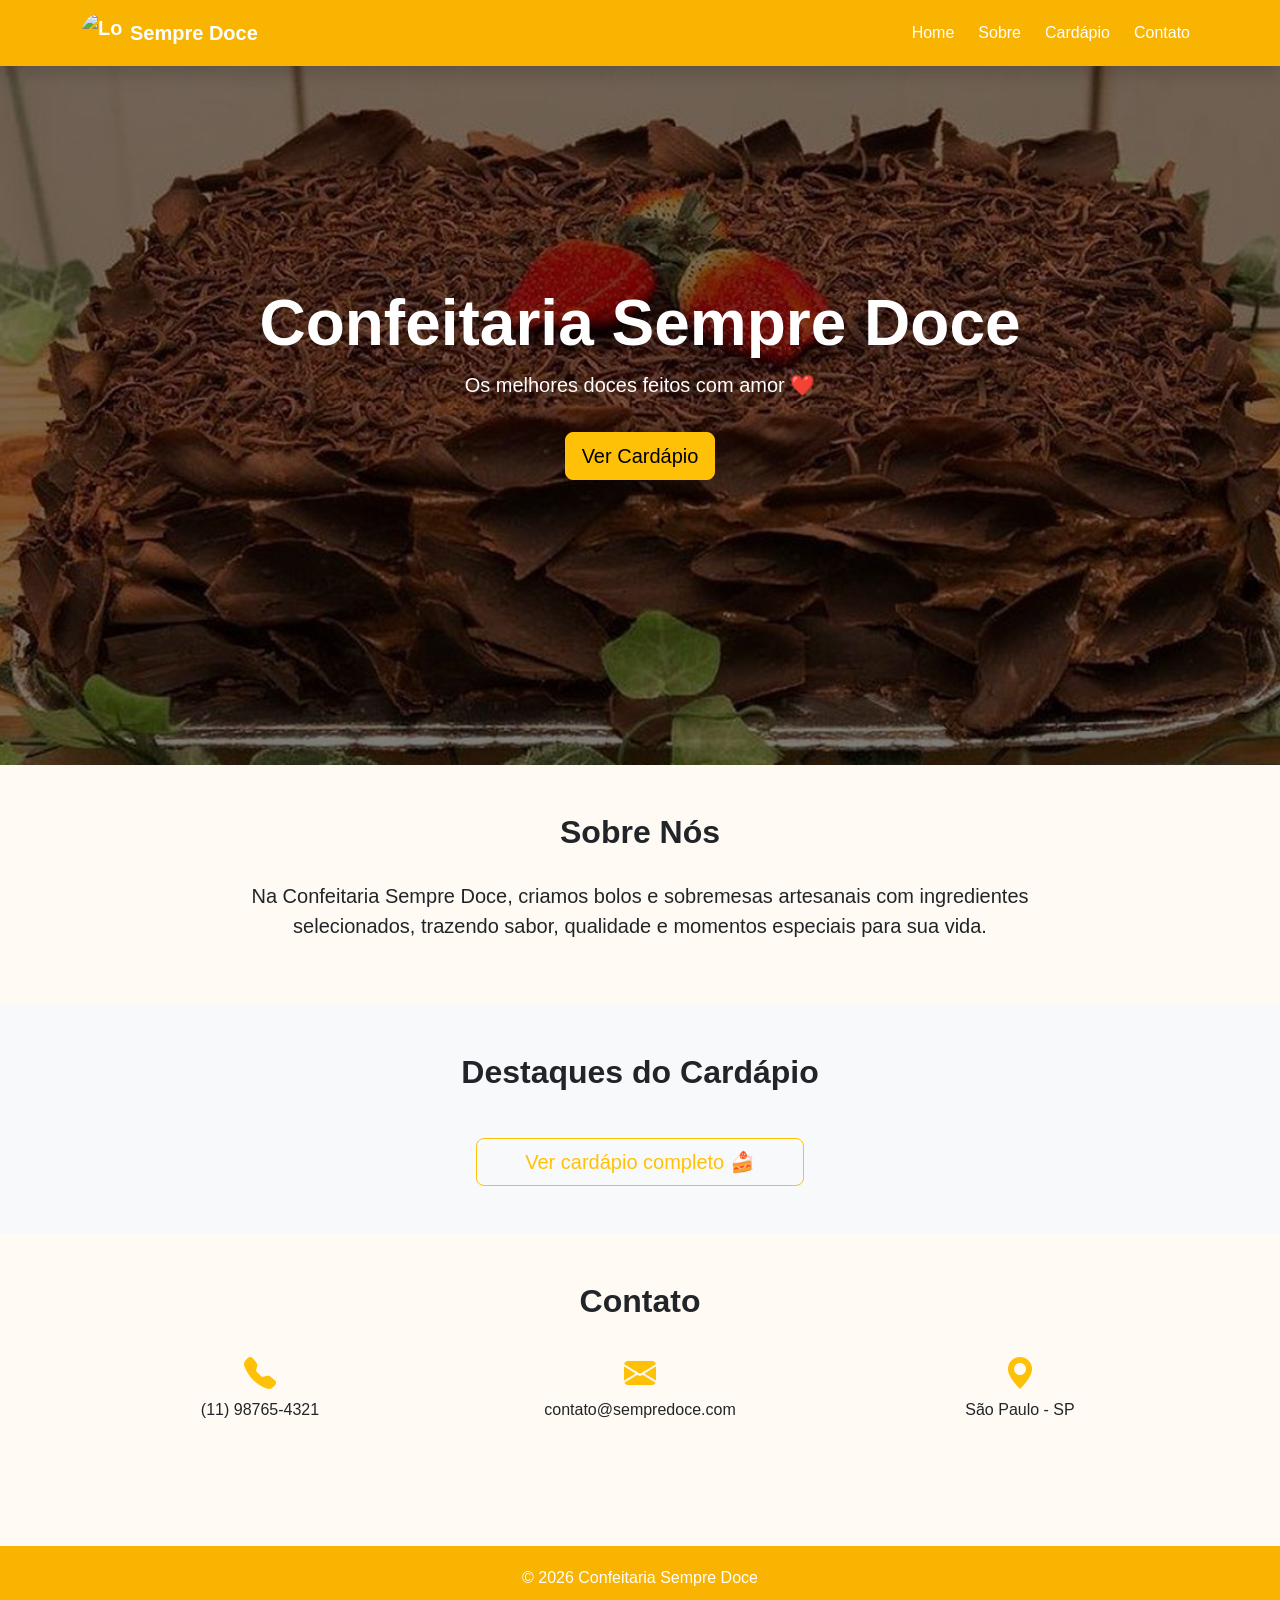
==== front-end/index.html @ 33f2f199 "Criando Confeitaria + Api" ====
<!DOCTYPE html>
<html lang="pt-br">
<head>
  <meta charset="UTF-8">
  <meta name="viewport" content="width=device-width, initial-scale=1.0">
  <title>Confeitaria Sempre Doce</title>
  <link rel="icon" href="img/logo.png">
  <!-- Bootstrap -->
  <link href="https://cdn.jsdelivr.net/npm/bootstrap@5.3.3/dist/css/bootstrap.min.css" rel="stylesheet">
  <!-- Bootstrap Icons -->
  <link href="https://cdn.jsdelivr.net/npm/bootstrap-icons@1.11.3/font/bootstrap-icons.css" rel="stylesheet">
  <link rel="stylesheet" href="style.css">
</head>
<body>

  <!-- NAVBAR FIXA -->
  <nav class="navbar navbar-expand-lg navbar-dark fixed-top shadow">
    <div class="container">

      <!-- LOGO -->
      <a class="navbar-brand fw-bold d-flex align-items-center gap-2" href="#">
        <img src="img/logo.png" alt="Logo Sempre Doce" width="40" height="40" class="rounded-circle">
        Sempre Doce
      </a>

      <button class="navbar-toggler" data-bs-toggle="collapse" data-bs-target="#menu">
        <span class="navbar-toggler-icon"></span>
      </button>

      <div class="collapse navbar-collapse" id="menu">
        <ul class="navbar-nav ms-auto gap-2">
          <li class="nav-item"><a class="nav-link text-white" href="#">Home</a></li>
          <li class="nav-item"><a class="nav-link text-white" href="#sobre">Sobre</a></li>
          <li class="nav-item"><a class="nav-link text-white" href="cardapio.html">Cardápio</a></li>
          <li class="nav-item"><a class="nav-link text-white" href="#contato">Contato</a></li>
        </ul>
      </div>

    </div>
  </nav>

  <!-- HERO -->
  <section class="hero">
    <div class="container text-center">
      <h1 class="display-3 fw-bold">Confeitaria Sempre Doce</h1>
      <p class="lead">Os melhores doces feitos com amor ❤️</p>
      <a href="cardapio.html" class="btn btn-warning btn-lg mt-3">
        Ver Cardápio
      </a>
    </div>
  </section>

  <!-- SOBRE -->
  <section id="sobre" class="py-5">
    <div class="container text-center">
      <h2 class="section-title">Sobre Nós</h2>

      <p class="lead mx-auto" style="max-width: 800px;">
        Na Confeitaria Sempre Doce, criamos bolos e sobremesas artesanais com ingredientes selecionados,
        trazendo sabor, qualidade e momentos especiais para sua vida.
      </p>
    </div>
  </section>

  <!-- CARDÁPIO (DESTAQUES) -->
  <section id="cardapio" class="py-5 bg-light">
    <div class="container">
      <h2 class="text-center section-title">Destaques do Cardápio</h2>

      <div class="row" id="lista-cardapio"></div>

      <div class="col-12 text-center mt-3">
        <a href="cardapio.html" class="btn btn-outline-warning btn-lg px-5">
          Ver cardápio completo 🍰
        </a>
      </div>
    </div>
  </section>

  <!-- CONTATO -->
  <section id="contato" class="py-5">
    <div class="container text-center">
      <h2 class="section-title">Contato</h2>

      <div class="row mt-4">
        <div class="col-md-4">
          <i class="bi bi-telephone-fill fs-2 text-warning"></i>
          <p>(11) 98765-4321</p>
        </div>

        <div class="col-md-4">
          <i class="bi bi-envelope-fill fs-2 text-warning"></i>
          <p>contato@sempredoce.com</p>
        </div>

        <div class="col-md-4">
          <i class="bi bi-geo-alt-fill fs-2 text-warning"></i>
          <p>São Paulo - SP</p>
        </div>
      </div>
    </div>
  </section>

  <!-- FOOTER -->
  <footer class="text-center">
    <p class="mb-0">&copy; 2026 Confeitaria Sempre Doce</p>
  </footer>

  <!-- BOOTSTRAP -->
  <script src="https://cdn.jsdelivr.net/npm/bootstrap@5.3.3/dist/js/bootstrap.bundle.min.js"></script>

  <script src="js/script.js"></script>
</body>
</html>
---- front-end/style.css ----
body {
  background: #fffaf3;
  font-family: Arial, sans-serif;
}

/* NAVBAR */
.navbar {
  background: #f8b400;
}

/* HERO (HOME) */
.hero {
  height: 85vh;
  background: linear-gradient(rgba(0, 0, 0, 0.5), rgba(0, 0, 0, 0.5)),
    url('img/bolo.png') center/cover no-repeat;
  color: white;
  display: flex;
  align-items: center;
}

/* HEADER (CARDÁPIO) */
.header {
  background: linear-gradient(rgba(0, 0, 0, 0.4), rgba(0, 0, 0, 0.4)),
    url('img/bolo.png') center/cover no-repeat;
  height: 250px;
  color: white;
  display: flex;
  align-items: center;
  justify-content: center;
  text-align: center;
}

/* CARD (GLOBAL) */
.card {
  border: none;
  border-radius: 18px;
  overflow: hidden;
  transition: 0.3s;
  box-shadow: 0 8px 20px rgba(0, 0, 0, 0.08);
}

.card:hover {
  transform: translateY(-5px);
}

.card img {
  height: 220px;
  object-fit: cover;
}

/* TITULOS */
.section-title {
  font-weight: 700;
  margin-bottom: 30px;
  text-align: center;
}

/* FOOTER */
footer {
  background: #f8b400;
  color: white;
  text-align: center;
  padding: 20px;
  margin-top: 60px;
}

/* BOTÃO PEDIR */
.btn-pedir {
  background: #f8b400;
  color: white;
  border: none;
}

.btn-pedir:hover {
  background: #e6a800;
  color: white;
}
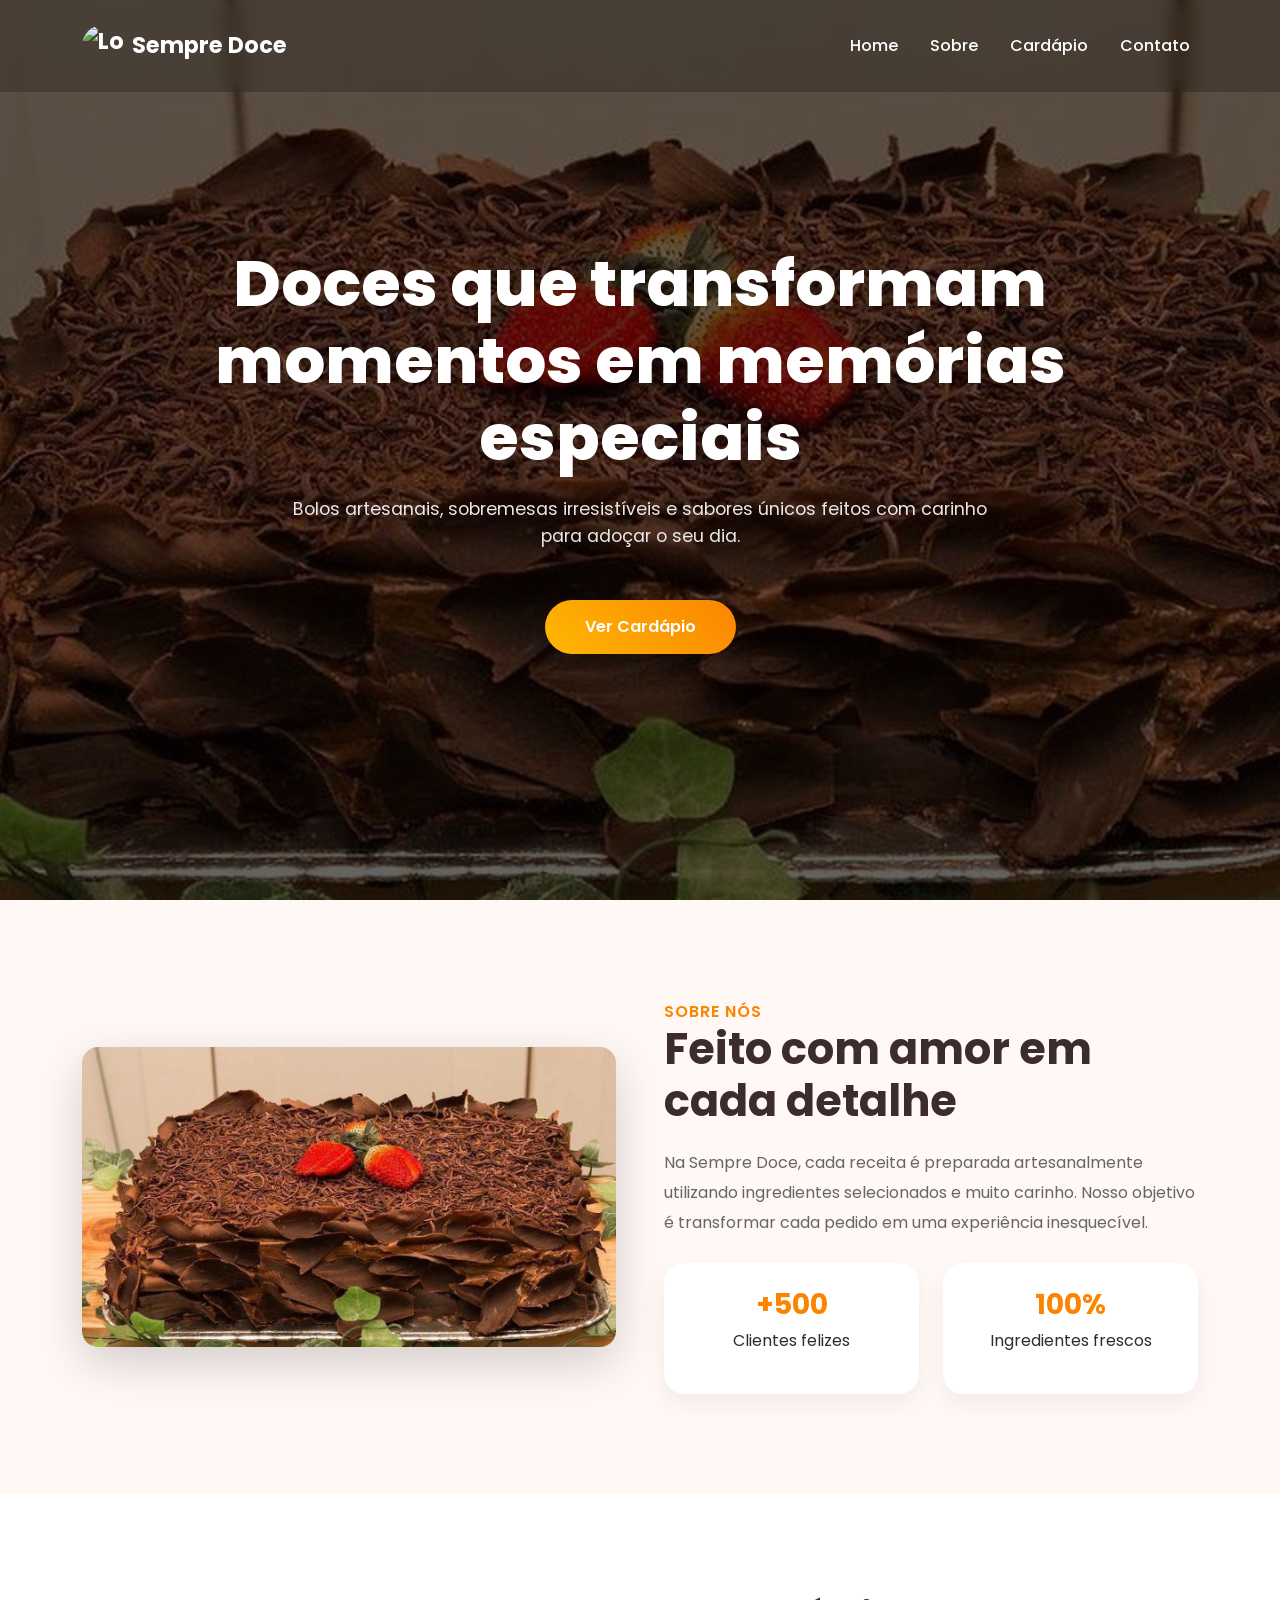
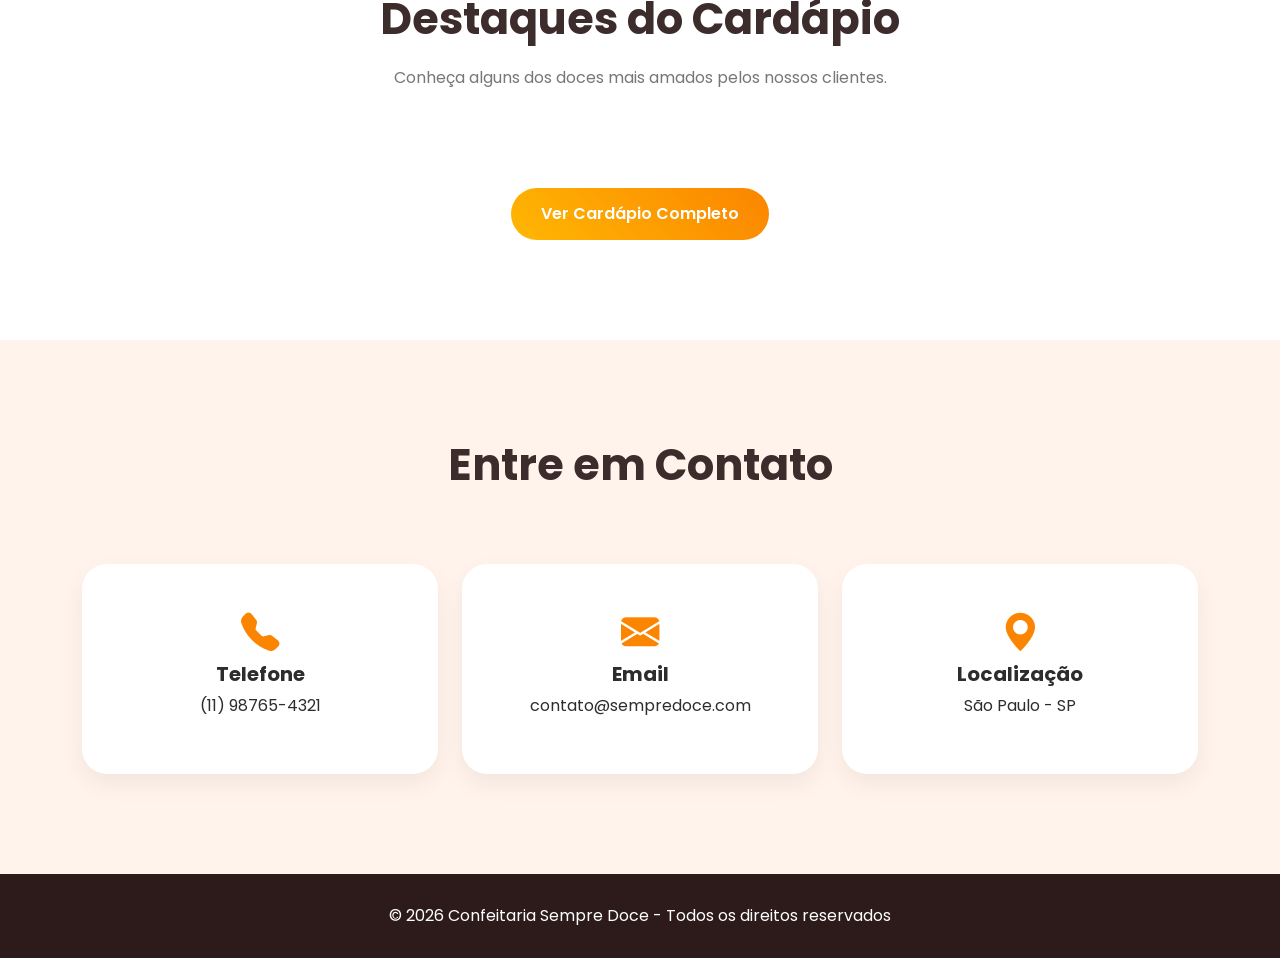
==== commit c8678ca1: "Melhorias" ====
--- a/front-end/index.html
+++ b/front-end/index.html
@@ -4,111 +4,157 @@
   <meta charset="UTF-8">
   <meta name="viewport" content="width=device-width, initial-scale=1.0">
   <title>Confeitaria Sempre Doce</title>
-  <link rel="icon" href="img/logo.png">
-  <!-- Bootstrap -->
+  <link rel="preconnect" href="https://fonts.googleapis.com">
+  <link href="https://fonts.googleapis.com/css2?family=Poppins:wght@300;400;500;600;700;800&display=swap"rel="stylesheet">
   <link href="https://cdn.jsdelivr.net/npm/bootstrap@5.3.3/dist/css/bootstrap.min.css" rel="stylesheet">
-  <!-- Bootstrap Icons -->
   <link href="https://cdn.jsdelivr.net/npm/bootstrap-icons@1.11.3/font/bootstrap-icons.css" rel="stylesheet">
   <link rel="stylesheet" href="style.css">
 </head>
 <body>
-
-  <!-- NAVBAR FIXA -->
-  <nav class="navbar navbar-expand-lg navbar-dark fixed-top shadow">
+  <!-- NAVBAR -->
+  <nav class="navbar navbar-expand-lg fixed-top">
     <div class="container">
-
-      <!-- LOGO -->
-      <a class="navbar-brand fw-bold d-flex align-items-center gap-2" href="#">
-        <img src="img/logo.png" alt="Logo Sempre Doce" width="40" height="40" class="rounded-circle">
-        Sempre Doce
+      <a class="navbar-brand d-flex align-items-center gap-2" href="#">
+        <img src="img/logo.png" alt="Logo" width="42" height="42" class="rounded-circle">
+        <span>Sempre Doce</span>
       </a>
-
       <button class="navbar-toggler" data-bs-toggle="collapse" data-bs-target="#menu">
         <span class="navbar-toggler-icon"></span>
       </button>
-
       <div class="collapse navbar-collapse" id="menu">
-        <ul class="navbar-nav ms-auto gap-2">
-          <li class="nav-item"><a class="nav-link text-white" href="#">Home</a></li>
-          <li class="nav-item"><a class="nav-link text-white" href="#sobre">Sobre</a></li>
-          <li class="nav-item"><a class="nav-link text-white" href="cardapio.html">Cardápio</a></li>
-          <li class="nav-item"><a class="nav-link text-white" href="#contato">Contato</a></li>
+        <ul class="navbar-nav ms-auto gap-3">
+          <li class="nav-item">
+            <a class="nav-link" href="#">Home</a>
+          </li>
+          <li class="nav-item">
+            <a class="nav-link" href="#sobre">Sobre</a>
+          </li>
+          <li class="nav-item">
+            <a class="nav-link" href="cardapio.html">Cardápio</a>
+          </li>
+          <li class="nav-item">
+            <a class="nav-link" href="#contato">Contato</a>
+          </li>
         </ul>
       </div>
-
     </div>
   </nav>
 
   <!-- HERO -->
   <section class="hero">
     <div class="container text-center">
-      <h1 class="display-3 fw-bold">Confeitaria Sempre Doce</h1>
-      <p class="lead">Os melhores doces feitos com amor ❤️</p>
-      <a href="cardapio.html" class="btn btn-warning btn-lg mt-3">
+      <h1>
+        Doces que transformam momentos em memórias especiais
+      </h1>
+      <p>
+        Bolos artesanais, sobremesas irresistíveis e sabores únicos
+        feitos com carinho para adoçar o seu dia.
+      </p>
+      <a href="cardapio.html" class="btn btn-hero">
         Ver Cardápio
       </a>
     </div>
   </section>
 
   <!-- SOBRE -->
-  <section id="sobre" class="py-5">
-    <div class="container text-center">
-      <h2 class="section-title">Sobre Nós</h2>
-
-      <p class="lead mx-auto" style="max-width: 800px;">
-        Na Confeitaria Sempre Doce, criamos bolos e sobremesas artesanais com ingredientes selecionados,
-        trazendo sabor, qualidade e momentos especiais para sua vida.
-      </p>
+  <section id="sobre">
+    <div class="container">
+      <div class="row align-items-center g-5">
+        <div class="col-lg-6">
+          <img src="img/bolo.png" class="img-fluid rounded-4 shadow-lg" alt="">
+        </div>
+        <div class="col-lg-6">
+          <span class="mini-title">
+            SOBRE NÓS
+          </span>
+          <h2 class="section-title text-start">
+            Feito com amor em cada detalhe
+          </h2>
+          <p class="sobre-texto">
+            Na Sempre Doce, cada receita é preparada artesanalmente
+            utilizando ingredientes selecionados e muito carinho.
+            Nosso objetivo é transformar cada pedido em uma experiência
+            inesquecível.
+          </p>
+          <div class="row mt-4">
+            <div class="col-6">
+              <div class="info-box">
+                <h3>+500</h3>
+                <p>Clientes felizes</p>
+              </div>
+            </div>
+            <div class="col-6">
+              <div class="info-box">
+                <h3>100%</h3>
+                <p>Ingredientes frescos</p>
+              </div>
+            </div>
+          </div>
+        </div>
+      </div>
     </div>
   </section>
 
-  <!-- CARDÁPIO (DESTAQUES) -->
-  <section id="cardapio" class="py-5 bg-light">
+  <!-- DESTAQUES -->
+  <section id="cardapio" class="destaques">
     <div class="container">
-      <h2 class="text-center section-title">Destaques do Cardápio</h2>
-
+      <h2 class="section-title text-center">
+        Destaques do Cardápio
+      </h2>
+      <p class="section-subtitle text-center">
+        Conheça alguns dos doces mais amados pelos nossos clientes.
+      </p>
       <div class="row" id="lista-cardapio"></div>
-
-      <div class="col-12 text-center mt-3">
-        <a href="cardapio.html" class="btn btn-outline-warning btn-lg px-5">
-          Ver cardápio completo 🍰
+      <div class="text-center mt-5">
+        <a href="cardapio.html" class="btn btn-outline-custom">
+          Ver Cardápio Completo
         </a>
       </div>
     </div>
   </section>
 
   <!-- CONTATO -->
-  <section id="contato" class="py-5">
-    <div class="container text-center">
-      <h2 class="section-title">Contato</h2>
-
-      <div class="row mt-4">
+  <section id="contato">
+    <div class="container">
+      <h2 class="section-title text-center">
+        Entre em Contato
+      </h2>
+      <div class="row mt-5 g-4">
         <div class="col-md-4">
-          <i class="bi bi-telephone-fill fs-2 text-warning"></i>
-          <p>(11) 98765-4321</p>
+          <div class="contact-card text-center">
+            <i class="bi bi-telephone-fill"></i>
+            <h5>Telefone</h5>
+            <p>(11) 98765-4321</p>
+          </div>
         </div>
-
         <div class="col-md-4">
-          <i class="bi bi-envelope-fill fs-2 text-warning"></i>
-          <p>contato@sempredoce.com</p>
+          <div class="contact-card text-center">
+            <i class="bi bi-envelope-fill"></i>
+            <h5>Email</h5>
+            <p>contato@sempredoce.com</p>
+          </div>
         </div>
-
         <div class="col-md-4">
-          <i class="bi bi-geo-alt-fill fs-2 text-warning"></i>
-          <p>São Paulo - SP</p>
+          <div class="contact-card text-center">
+            <i class="bi bi-geo-alt-fill"></i>
+            <h5>Localização</h5>
+            <p>São Paulo - SP</p>
+          </div>
         </div>
       </div>
     </div>
   </section>
 
   <!-- FOOTER -->
-  <footer class="text-center">
-    <p class="mb-0">&copy; 2026 Confeitaria Sempre Doce</p>
+  <footer>
+    <div class="container text-center">
+      <p class="mb-0">
+        © 2026 Confeitaria Sempre Doce - Todos os direitos reservados
+      </p>
+    </div>
   </footer>
 
-  <!-- BOOTSTRAP -->
   <script src="https://cdn.jsdelivr.net/npm/bootstrap@5.3.3/dist/js/bootstrap.bundle.min.js"></script>
-
   <script src="js/script.js"></script>
 </body>
 </html>
--- a/front-end/style.css
+++ b/front-end/style.css
@@ -1,77 +1,280 @@
+* {
+  margin: 0;
+  padding: 0;
+  box-sizing: border-box;
+}
+
+html {
+  scroll-behavior: smooth;
+}
+
 body {
-  background: #fffaf3;
-  font-family: Arial, sans-serif;
+  background: #fff8f5;
+  font-family: "Poppins", sans-serif;
+  color: #2d2d2d;
 }
 
 /* NAVBAR */
 .navbar {
-  background: #f8b400;
-}
-
-/* HERO (HOME) */
+  padding: 20px 0;
+  background: rgba(0, 0, 0, 0.2);
+  backdrop-filter: blur(10px);
+  transition: 0.3s;
+}
+
+.navbar-brand {
+  color: white !important;
+  font-weight: 700;
+  font-size: 1.4rem;
+}
+
+.nav-link {
+  color: white !important;
+  font-weight: 500;
+  position: relative;
+}
+
+.nav-link::after {
+  content: "";
+  width: 0%;
+  height: 2px;
+  background: #ffb703;
+  position: absolute;
+  left: 0;
+  bottom: -4px;
+  transition: 0.3s;
+}
+
+.nav-link:hover::after {
+  width: 100%;
+}
+
+/* HERO */
 .hero {
-  height: 85vh;
-  background: linear-gradient(rgba(0, 0, 0, 0.5), rgba(0, 0, 0, 0.5)),
-    url('img/bolo.png') center/cover no-repeat;
-  color: white;
+  min-height: 100vh;
+  background:
+    linear-gradient(rgba(0, 0, 0, 0.6), rgba(0, 0, 0, 0.6)),
+    url("img/bolo.png") center/cover no-repeat;
   display: flex;
   align-items: center;
-}
-
-/* HEADER (CARDÁPIO) */
+  text-align: center;
+  color: white;
+  padding: 120px 20px;
+}
+
+.badge-hero {
+  display: inline-block;
+  background: rgba(255, 255, 255, 0.2);
+  padding: 10px 20px;
+  border-radius: 50px;
+  margin-bottom: 25px;
+  backdrop-filter: blur(10px);
+}
+
+.hero h1 {
+  font-size: 4rem;
+  font-weight: 800;
+  max-width: 900px;
+  margin: auto;
+}
+
+.hero p {
+  margin-top: 20px;
+  font-size: 1.1rem;
+  max-width: 700px;
+  margin-inline: auto;
+  opacity: 0.9;
+}
+
+.btn-hero {
+  margin-top: 35px;
+  padding: 15px 40px;
+  border-radius: 50px;
+  border: none;
+  background: linear-gradient(45deg, #ffb703, #fb8500);
+  color: white;
+  font-weight: 600;
+  transition: 0.3s;
+}
+
+.btn-hero:hover {
+  transform: translateY(-4px);
+  color: white;
+}
+
+/* HEADER */
 .header {
-  background: linear-gradient(rgba(0, 0, 0, 0.4), rgba(0, 0, 0, 0.4)),
-    url('img/bolo.png') center/cover no-repeat;
-  height: 250px;
-  color: white;
+  height: 55vh;
+
+  background:
+    linear-gradient(rgba(0, 0, 0, 0.6), rgba(0, 0, 0, 0.6)),
+    url("img/bolo.png") center/cover no-repeat;
   display: flex;
   align-items: center;
   justify-content: center;
   text-align: center;
-}
-
-/* CARD (GLOBAL) */
+  color: white;
+}
+
+.header h1 {
+  font-size: 4rem;
+  font-weight: 800;
+}
+
+/* SECTIONS */
+section {
+  padding: 100px 0;
+}
+
+.section-title {
+  font-size: 2.7rem;
+  font-weight: 700;
+  margin-bottom: 20px;
+  color: #3d2c2c;
+}
+
+.section-subtitle {
+  color: #777;
+  margin-bottom: 50px;
+}
+
+.mini-title {
+  color: #fb8500;
+  font-weight: 600;
+  letter-spacing: 1px;
+}
+
+.sobre-texto {
+  color: #666;
+  line-height: 1.9;
+  margin-top: 20px;
+}
+
+/* INFO BOX */
+.info-box {
+  background: white;
+  padding: 25px;
+  border-radius: 20px;
+  text-align: center;
+  box-shadow: 0 10px 25px rgba(0, 0, 0, 0.06);
+}
+
+.info-box h3 {
+  color: #fb8500;
+  font-weight: 700;
+}
+
+/* CARDS */
+
 .card {
   border: none;
-  border-radius: 18px;
+  border-radius: 25px;
   overflow: hidden;
-  transition: 0.3s;
-  box-shadow: 0 8px 20px rgba(0, 0, 0, 0.08);
+  background: white;
+  transition: 0.4s;
+  box-shadow: 0 10px 25px rgba(0, 0, 0, 0.06);
 }
 
 .card:hover {
-  transform: translateY(-5px);
+  transform: translateY(-10px);
 }
 
 .card img {
-  height: 220px;
+  height: 260px;
   object-fit: cover;
-}
-
-/* TITULOS */
-.section-title {
-  font-weight: 700;
-  margin-bottom: 30px;
-  text-align: center;
+  transition: 0.4s;
+}
+
+.card:hover img {
+  transform: scale(1.05);
+}
+
+.card-body {
+  padding: 25px;
+}
+
+.card h5 {
+  font-weight: 700;
+}
+
+.card p {
+  color: #777;
+}
+
+.preco {
+  color: #fb8500;
+  font-size: 1.4rem;
+  font-weight: 700;
+}
+
+/* BOTÕES */
+.btn-pedir,
+.btn-outline-custom {
+  border: none;
+  border-radius: 50px;
+  padding: 14px 30px;
+  background: linear-gradient(45deg, #ffb703, #fb8500);
+  color: white;
+  font-weight: 600;
+  transition: 0.3s;
+}
+
+.btn-pedir:hover,
+.btn-outline-custom:hover {
+  transform: translateY(-3px);
+  color: white;
+}
+
+/* DESTAQUES */
+.destaques {
+  background: white;
+}
+
+/* CONTATO */
+#contato {
+  background: #fff3eb;
+}
+
+.contact-card {
+  background: white;
+  padding: 40px 25px;
+  border-radius: 25px;
+  transition: 0.3s;
+  box-shadow: 0 10px 25px rgba(0, 0, 0, 0.06);
+}
+
+.contact-card:hover {
+  transform: translateY(-6px);
+}
+
+.contact-card i {
+  font-size: 2.4rem;
+  color: #fb8500;
+  margin-bottom: 20px;
+}
+
+.contact-card h5 {
+  font-weight: 700;
 }
 
 /* FOOTER */
 footer {
-  background: #f8b400;
-  color: white;
-  text-align: center;
-  padding: 20px;
-  margin-top: 60px;
-}
-
-/* BOTÃO PEDIR */
-.btn-pedir {
-  background: #f8b400;
-  color: white;
-  border: none;
-}
-
-.btn-pedir:hover {
-  background: #e6a800;
-  color: white;
+  background: #2d1b1b;
+  color: white;
+  padding: 30px 0;
+}
+
+/* RESPONSIVO */
+@media (max-width: 768px) {
+  .hero h1 {
+    font-size: 2.7rem;
+  }
+
+  .header h1 {
+    font-size: 2.7rem;
+  }
+
+  .section-title {
+    font-size: 2rem;
+  }
 }
